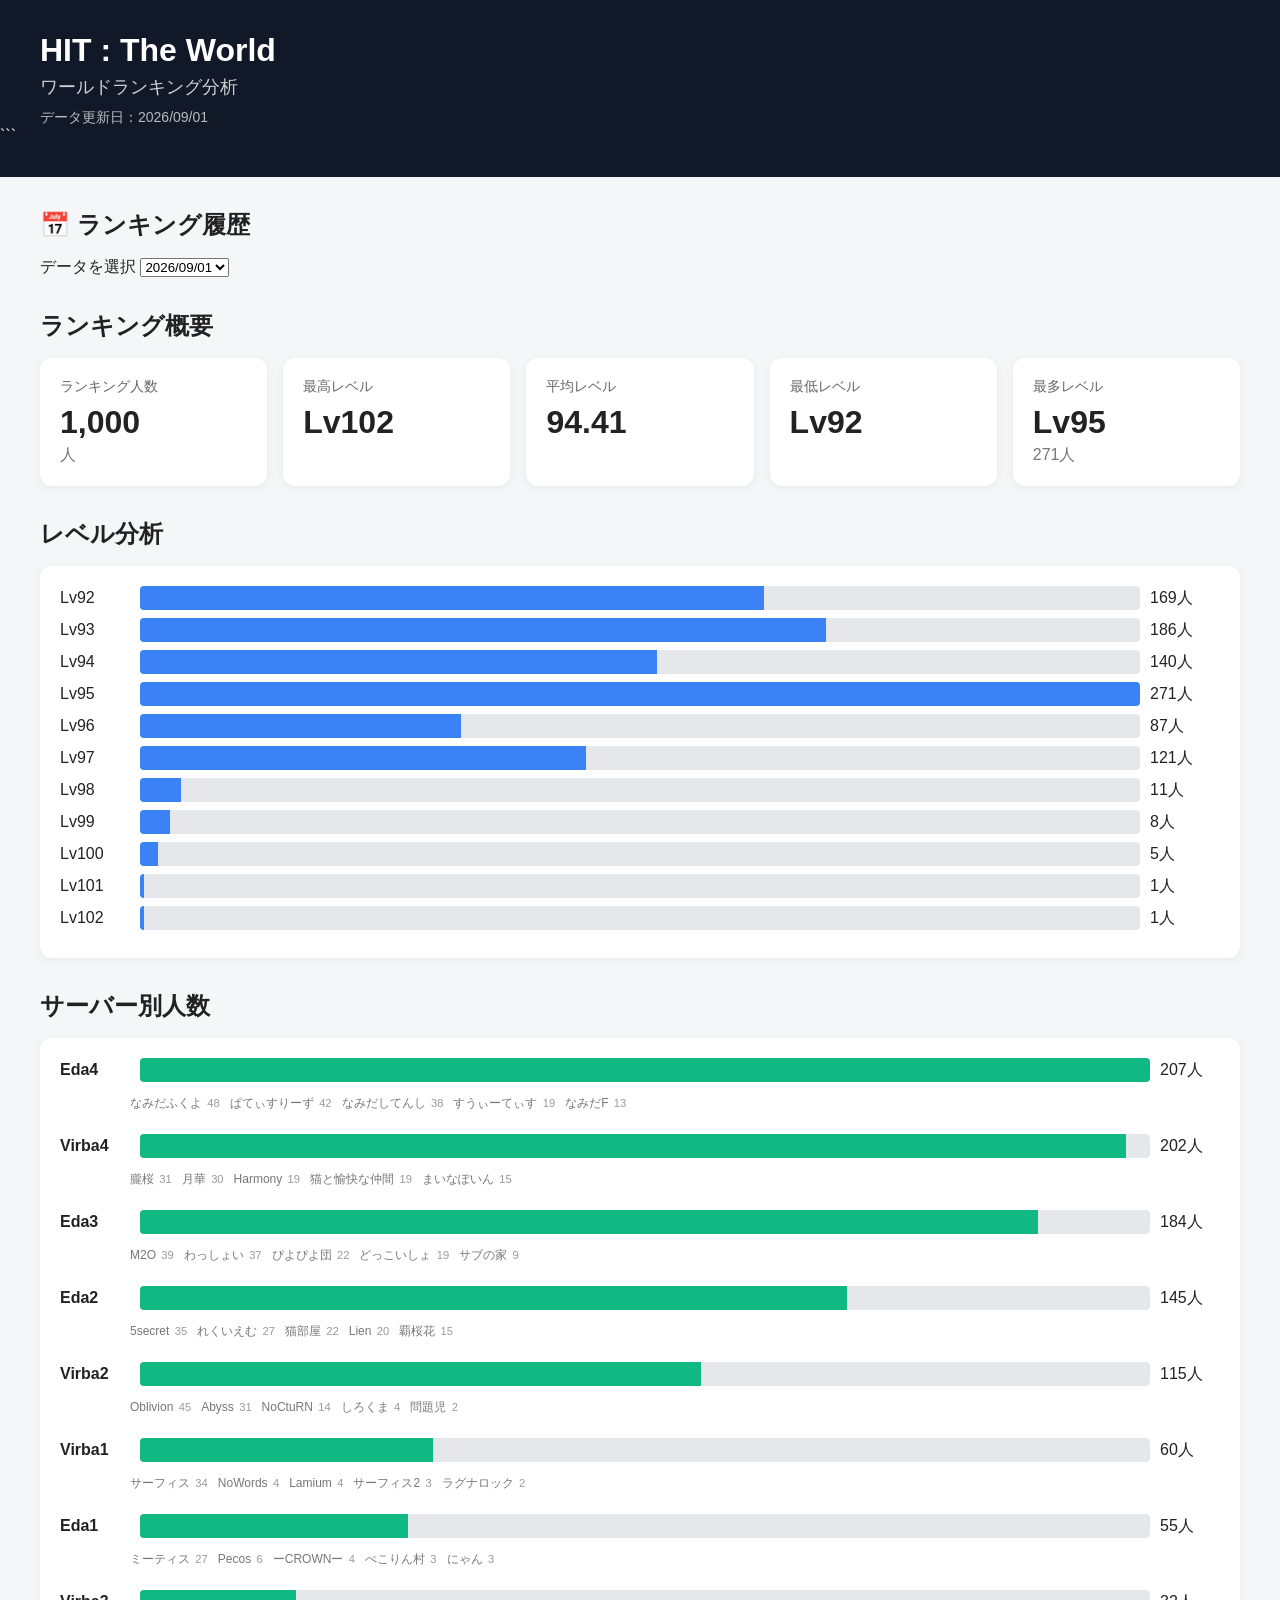
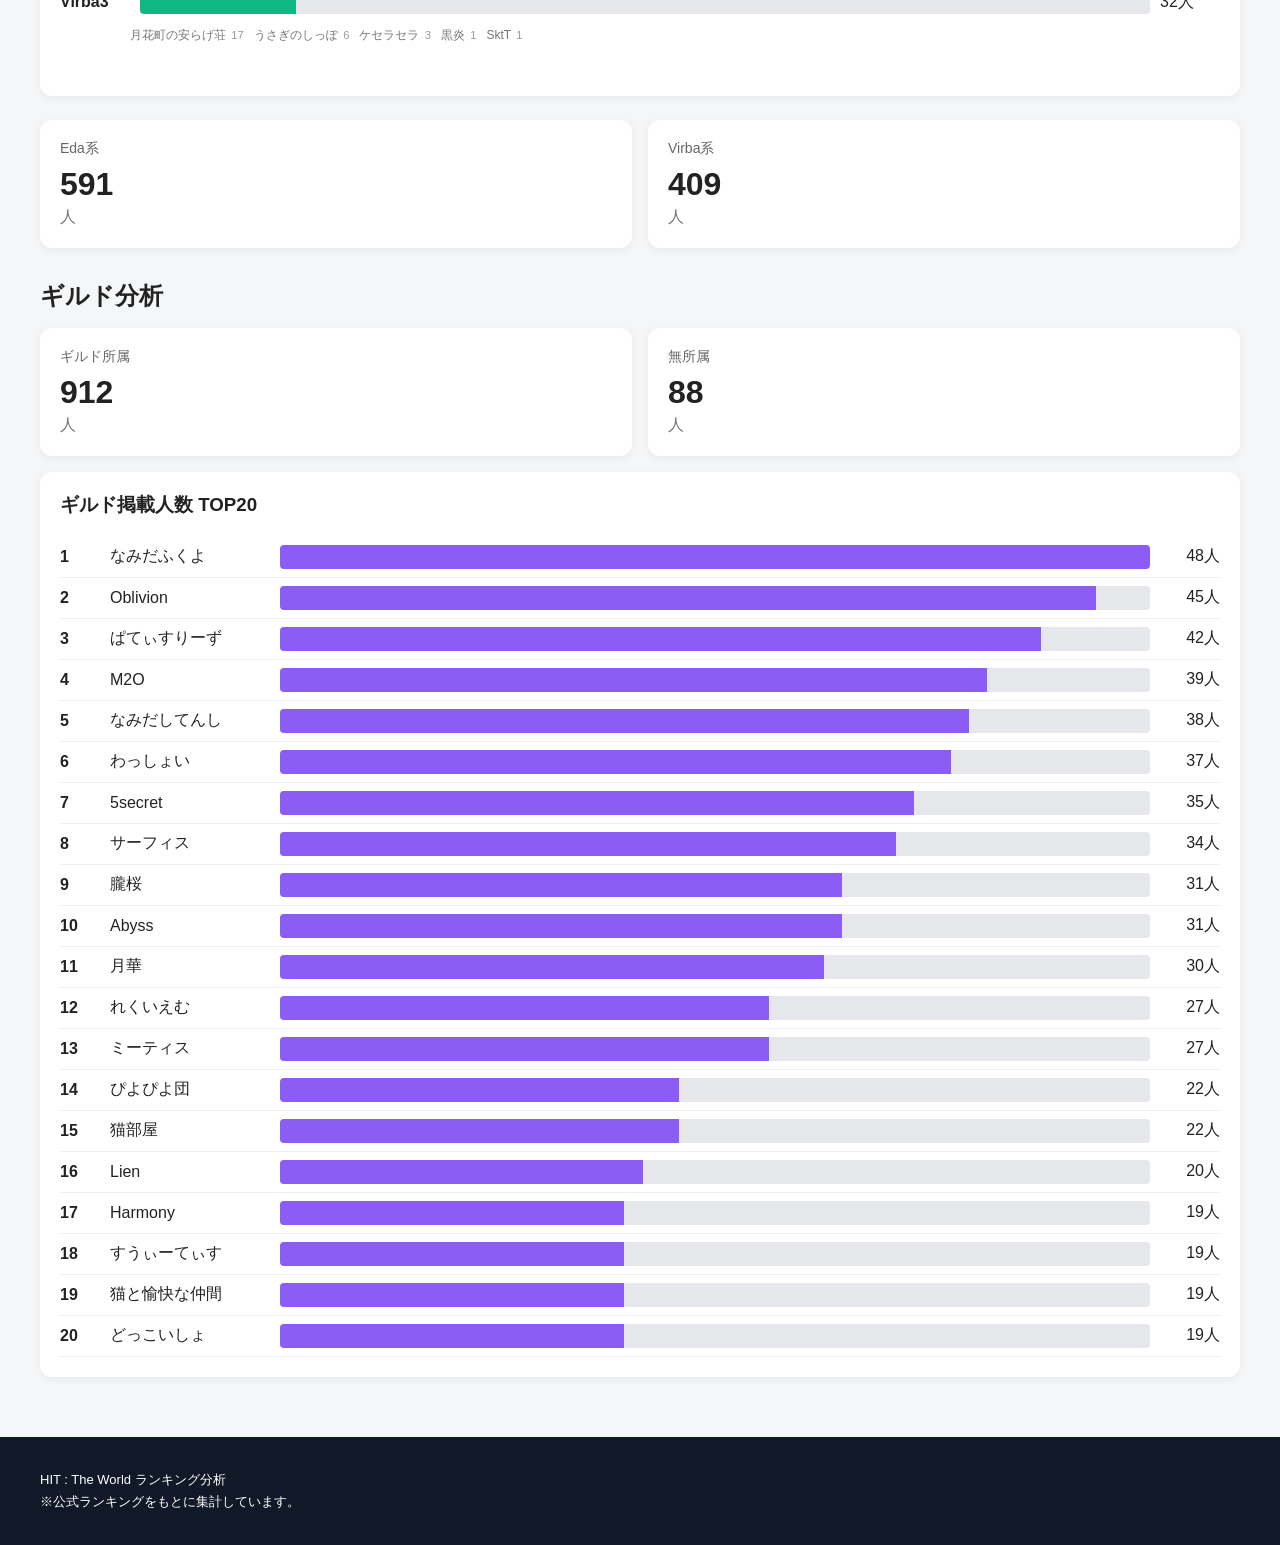
==== index.html @ 1e1bff80 "Add files via upload" ====
<!DOCTYPE html>

<html lang="ja">

<head>


<meta charset="UTF-8">

<meta
    name="viewport"
    content="width=device-width, initial-scale=1.0"
>

<title>
    HIT : The World ランキング分析
</title>

<link
    rel="stylesheet"
    href="style.css"
>


</head>

<body>

<header>


<div class="container">

    <h1>
        HIT : The World
    </h1>

    <p class="subtitle">
        ワールドランキング分析
    </p>

    <p id="update-date">
        読み込み中...
    </p>

</div>
```

</header>

<main class="container">


<!-- ========================= -->
<!-- データ履歴 -->
<!-- ========================= -->

<section>

    <h2>
        📅 ランキング履歴
    </h2>

    <div class="history-panel">

        <label for="history-date">
            データを選択
        </label>

        <select id="history-date">
            <option>
                読み込み中...
            </option>
        </select>

    </div>

</section>



<!-- ========================= -->
<!-- 基本情報 -->
<!-- ========================= -->

<section>

    <h2>
        ランキング概要
    </h2>

    <div class="cards">


        <div class="card">

            <div class="card-title">
                ランキング人数
            </div>

            <div
                class="card-value"
                id="total"
            >
                -
            </div>

            <div class="card-unit">
                人
            </div>

        </div>


        <div class="card">

            <div class="card-title">
                最高レベル
            </div>

            <div
                class="card-value"
                id="max-level"
            >
                -
            </div>

        </div>


        <div class="card">

            <div class="card-title">
                平均レベル
            </div>

            <div
                class="card-value"
                id="average-level"
            >
                -
            </div>

        </div>


        <div class="card">

            <div class="card-title">
                最低レベル
            </div>

            <div
                class="card-value"
                id="min-level"
            >
                -
            </div>

        </div>


        <div class="card">

            <div class="card-title">
                最多レベル
            </div>

            <div
                class="card-value"
                id="most-level"
            >
                -
            </div>

            <div
                class="card-unit"
                id="most-count"
            >
                -
            </div>

        </div>


    </div>

</section>



<!-- ========================= -->
<!-- レベル分析 -->
<!-- ========================= -->

<section>

    <h2>
        レベル分析
    </h2>


    <div class="panel">

        <div id="level-list">
            読み込み中...
        </div>

    </div>



</section>


<!-- ========================= -->
<!-- サーバー分析 -->
<!-- ========================= -->

<section>

    <h2>
        サーバー別人数
    </h2>


    <div class="panel">

        <div id="server-list">
            読み込み中...
        </div>

    </div>


    <!-- サーバー一覧とEda/Virbaカードの間に余白 -->

    <div style="margin-bottom: 24px;"></div>


    <div class="cards">


        <div class="card">

            <div class="card-title">
                Eda系
            </div>

            <div
                class="card-value"
                id="eda"
            >
                -
            </div>

            <div class="card-unit">
                人
            </div>

        </div>


        <div class="card">

            <div class="card-title">
                Virba系
            </div>

            <div
                class="card-value"
                id="virba"
            >
                -
            </div>

            <div class="card-unit">
                人
            </div>

        </div>


    </div>


</section>



<!-- ========================= -->
<!-- ギルド分析 -->
<!-- ========================= -->

<section>

    <h2>
        ギルド分析
    </h2>


    <div class="cards">


        <div class="card">

            <div class="card-title">
                ギルド所属
            </div>

            <div
                class="card-value"
                id="guild-members"
            >
                -
            </div>

            <div class="card-unit">
                人
            </div>

        </div>


        <div class="card">

            <div class="card-title">
                無所属
            </div>

            <div
                class="card-value"
                id="no-guild"
            >
                -
            </div>

            <div class="card-unit">
                人
            </div>

        </div>


    </div>


    <div class="panel">

        <h3>
            ギルド掲載人数 TOP20
        </h3>

        <div id="guild-list">
            読み込み中...
        </div>

    </div>


</section>

</main>

<footer>


<div class="container">

    <p>
        HIT : The World ランキング分析
    </p>

    <p>
        ※公式ランキングをもとに集計しています。
    </p>

</div>


</footer>

<script src="script.js"></script>

</body>

</html>
---- style.css ----
```css
* {
    box-sizing: border-box;
}


/* ========================= */
/* BODY */
/* ========================= */

body {
    margin: 0;

    font-family:
        "Yu Gothic",
        "Meiryo",
        sans-serif;

    background: #f4f6f8;

    color: #222;
}


/* ========================= */
/* CONTAINER */
/* ========================= */

.container {
    width: min(
        1200px,
        calc(100% - 32px)
    );

    margin: 0 auto;
}


/* ========================= */
/* HEADER */
/* ========================= */

header {
    background: #111827;

    color: white;

    padding: 32px 0;
}


header h1 {
    margin: 0;

    font-size: 32px;
}


.subtitle {
    margin: 6px 0;

    font-size: 18px;

    opacity: 0.8;
}


#update-date {
    margin: 10px 0 0;

    font-size: 14px;

    opacity: 0.7;
}


/* ========================= */
/* SECTION */
/* ========================= */

section {
    margin: 32px 0;
}


h2 {
    margin-bottom: 16px;

    font-size: 24px;
}


h3 {
    margin-top: 0;
}


/* ========================= */
/* CARDS */
/* ========================= */

.cards {
    display: grid;

    grid-template-columns:
        repeat(
            auto-fit,
            minmax(180px, 1fr)
        );

    gap: 16px;
}


.card {
    background: white;

    border-radius: 12px;

    padding: 20px;

    box-shadow:
        0 2px 8px
        rgba(0, 0, 0, 0.06);
}


.card-title {
    color: #666;

    font-size: 14px;
}


.card-value {
    margin-top: 8px;

    font-size: 32px;

    font-weight: bold;
}


.card-unit {
    margin-top: 4px;

    color: #777;
}


/* ========================= */
/* PANEL */
/* ========================= */

.panel {
    background: white;

    border-radius: 12px;

    padding: 20px;

    margin-top: 16px;

    box-shadow:
        0 2px 8px
        rgba(0, 0, 0, 0.06);
}


/* ========================= */
/* LEVEL */
/* ========================= */

.level-row {
    display: grid;

    grid-template-columns:
        70px 1fr 70px;

    gap: 10px;

    align-items: center;

    margin-bottom: 8px;
}


.level-bar-container {
    height: 24px;

    background: #e5e7eb;

    border-radius: 4px;

    overflow: hidden;
}


.level-bar {
    height: 100%;

    background: #3b82f6;
}


/* ========================= */
/* SERVER */
/* ========================= */

.server-row {
    display: grid;

    grid-template-columns:
        70px 1fr 60px;

    align-items: center;

    gap: 10px;

    margin-bottom: 14px;
}


/* サーバー名 */

.server-row > div:first-child {
    font-weight: 600;
}


/* サーバー人数バー */

.server-bar-container {
    width: 100%;

    height: 24px;

    background: #e5e7eb;

    border-radius: 4px;

    overflow: hidden;
}


.server-bar {
    height: 100%;

    background: #10b981;
}


/* サーバー一覧とEda/Virbaカードの間 */

#server-list {
    margin-bottom: 24px;
}


/* ========================= */
/* サーバー主要ギルド */
/* ========================= */

.server-major-guilds {

    grid-column: 1 / -1;

    margin-top: 2px;
    margin-bottom: 8px;

    padding-left: 70px;

    display: flex;
    flex-wrap: wrap;

    gap: 4px 10px;

    font-size: 0.75rem;
    line-height: 1.5;

    color: #777;

}


.server-major-guild {

    display: inline-block;

    white-space: nowrap;

}


.server-major-guild-count {

    margin-left: 2px;

    font-size: 0.7rem;

    color: #999;

}

/* ========================= */
/* GUILD */
/* ========================= */

.guild-row {
    display: grid;

    grid-template-columns:
        40px 160px 1fr 60px;

    gap: 10px;

    align-items: center;

    padding: 8px 0;

    border-bottom:
        1px solid #eee;
}


.guild-rank {
    font-weight: bold;
}


.guild-name {
    overflow: hidden;

    text-overflow: ellipsis;

    white-space: nowrap;
}


.guild-bar-container {
    height: 24px;

    background: #e5e7eb;

    border-radius: 4px;

    overflow: hidden;
}


.guild-bar {
    height: 100%;

    background: #8b5cf6;
}


.guild-count {
    text-align: right;

    white-space: nowrap;
}


/* ========================= */
/* CHART */
/* ========================= */

.chart-container {
    width: 100%;

    margin: 20px 0 30px;

    text-align: center;
}


.chart-container img {
    max-width: 100%;

    height: auto;

    border-radius: 12px;

    box-shadow:
        0 2px 10px
        rgba(0, 0, 0, 0.08);
}


/* ========================= */
/* FOOTER */
/* ========================= */

footer {
    margin-top: 60px;

    padding: 30px 0;

    background: #111827;

    color: white;

    font-size: 13px;
}


footer p {
    margin: 4px 0;
}


/* ========================= */
/* MOBILE */
/* ========================= */

@media (max-width: 600px) {

    header h1 {
        font-size: 25px;
    }


    .card-value {
        font-size: 26px;
    }


    .level-row {
        grid-template-columns:
            55px 1fr 55px;
    }


    .server-row {
        grid-template-columns:
            80px 1fr 60px;
    }


    .guild-row {
        grid-template-columns:
            30px 110px 1fr 55px;

        gap: 6px;

        font-size: 13px;
    }


    .guild-bar-container {
        height: 20px;
    }

}
```
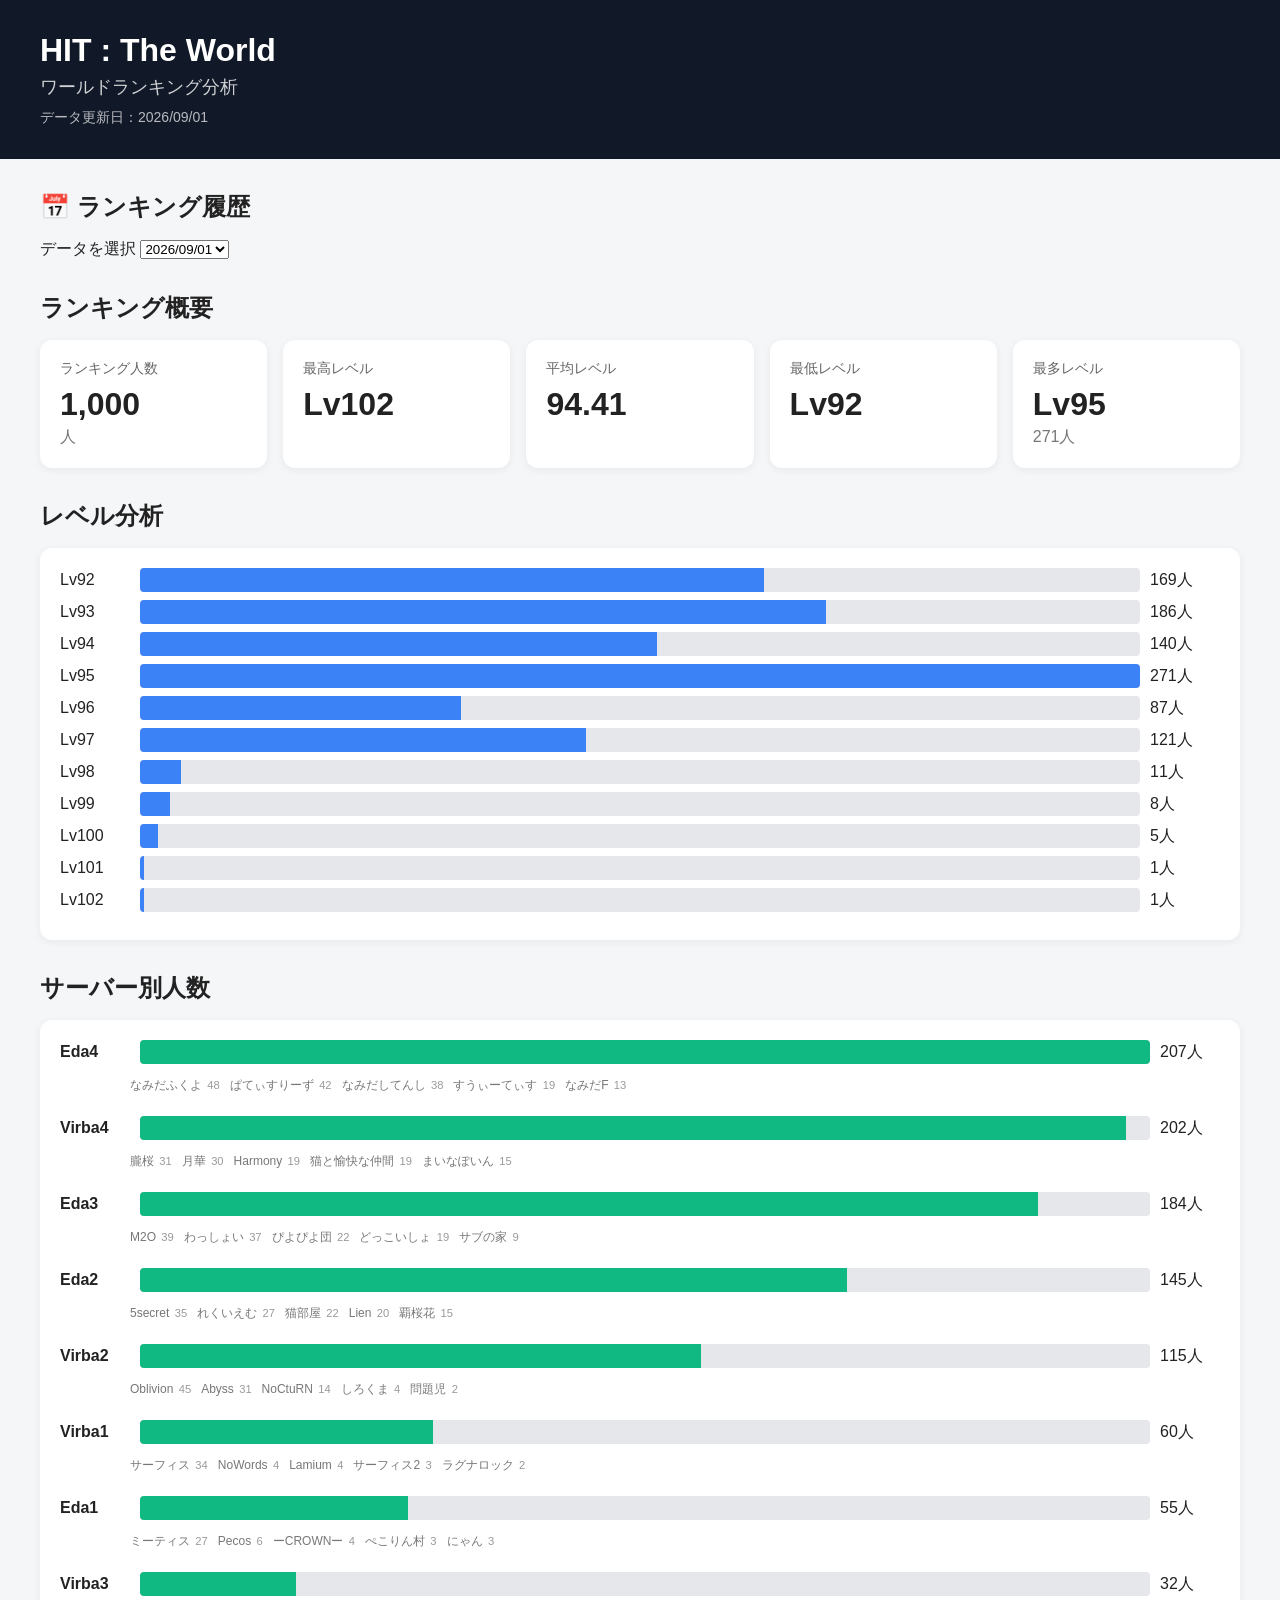
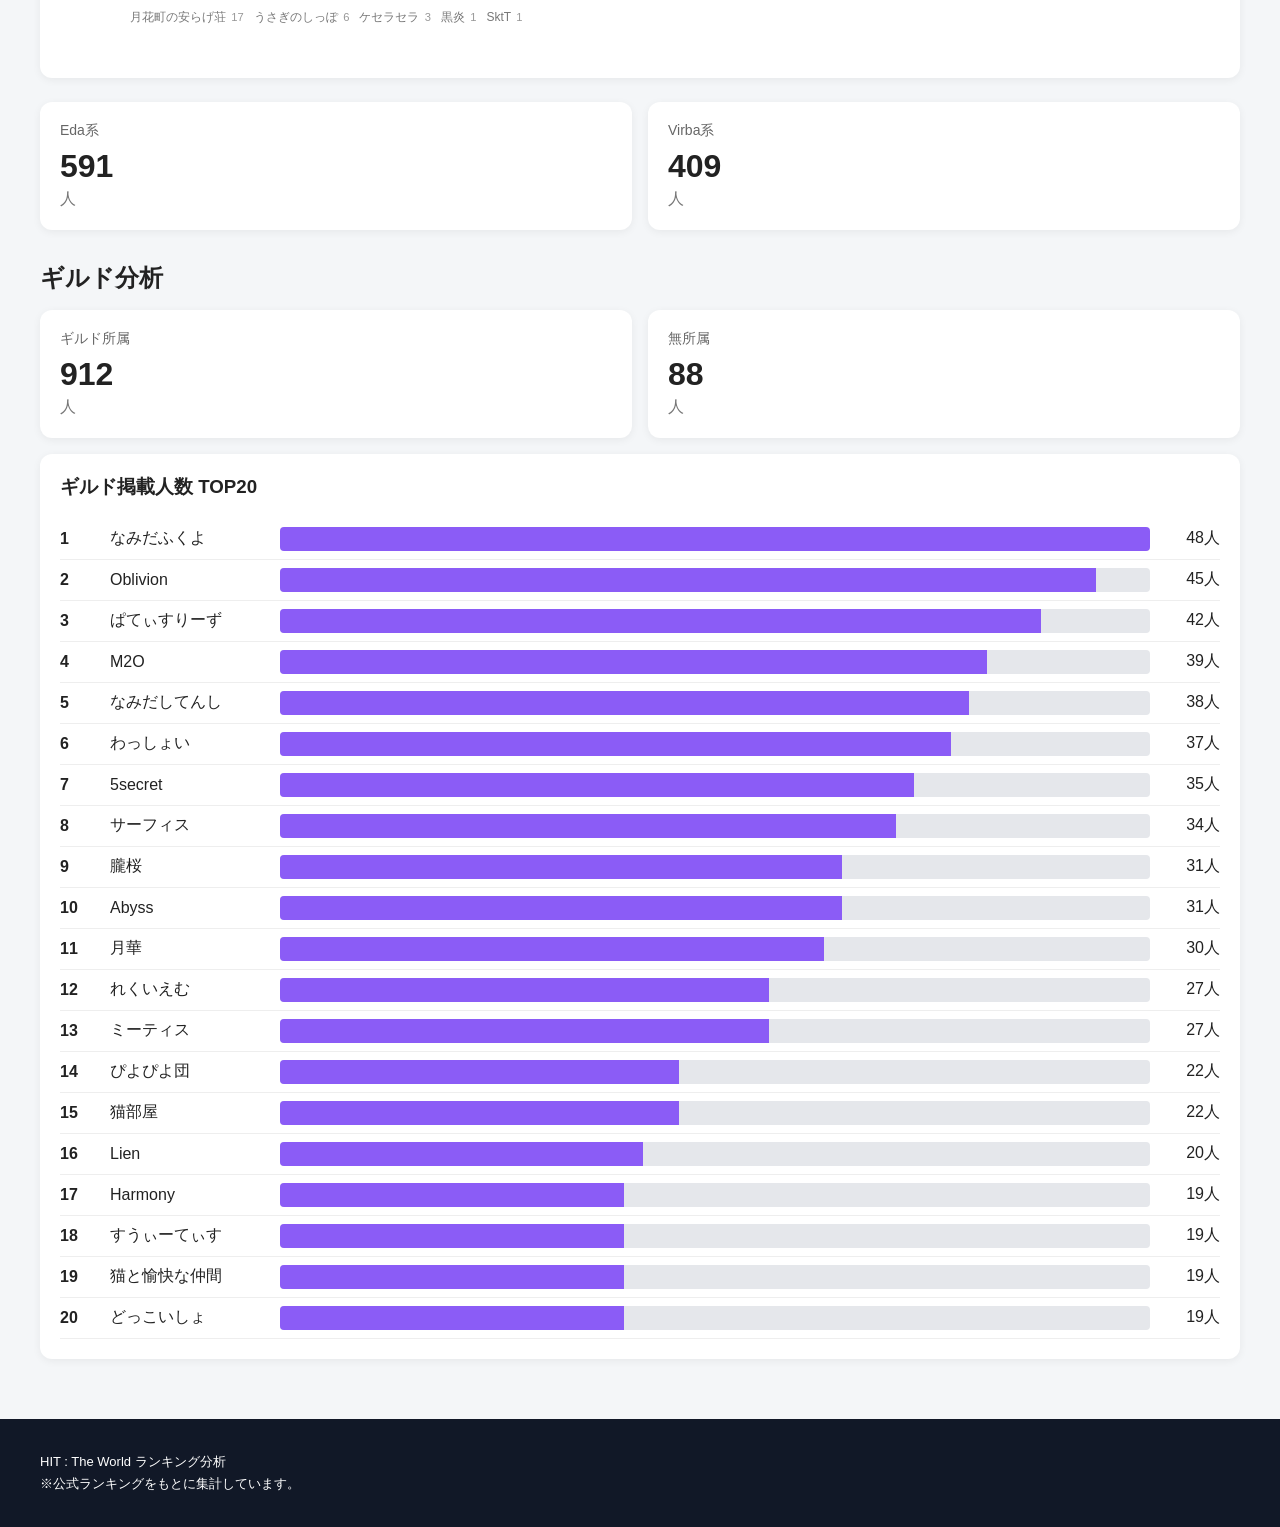
==== commit d6d6d39c: "Update index.html" ====
--- a/index.html
+++ b/index.html
@@ -44,7 +44,6 @@
     </p>
 
 </div>
-```
 
 </header>
 
